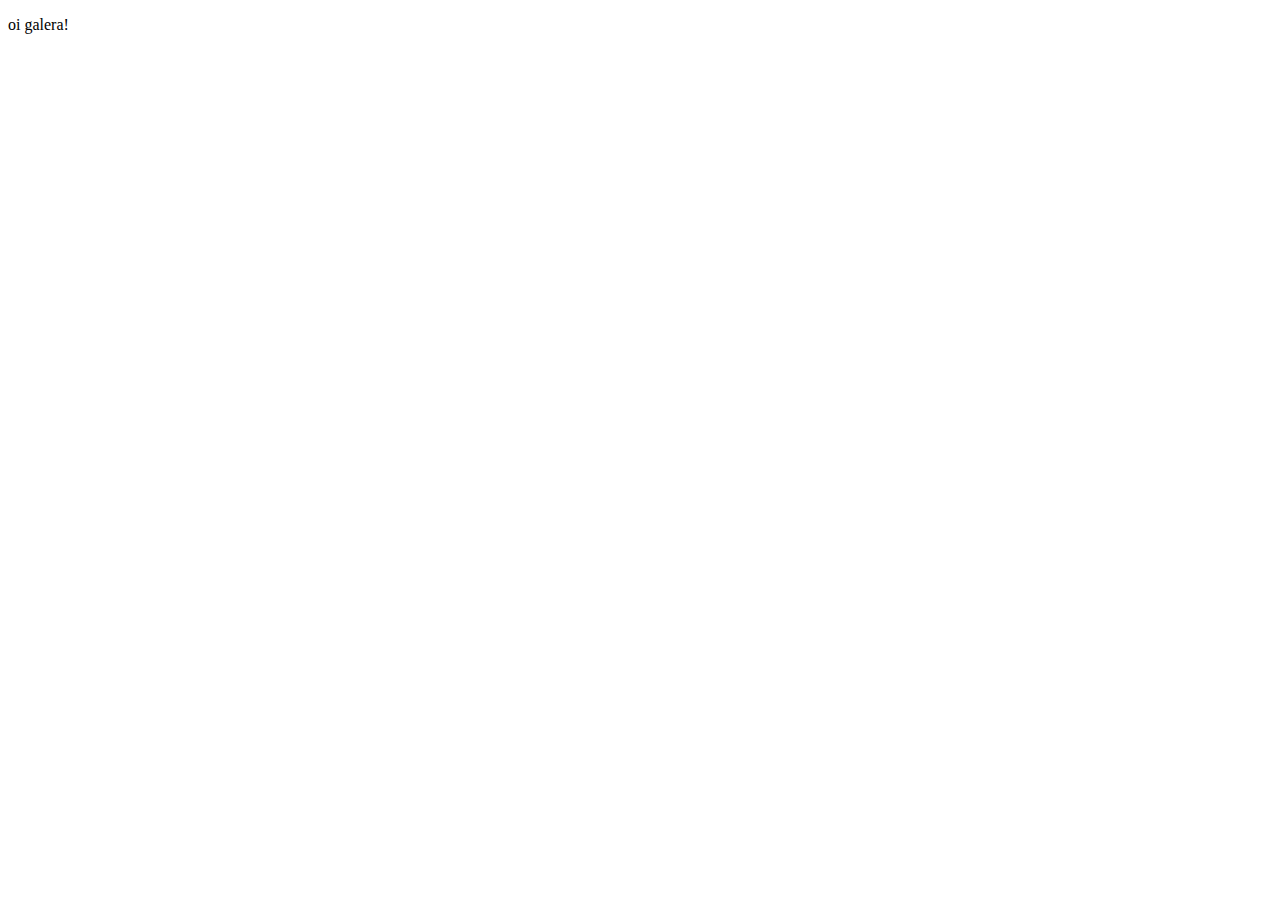
==== conceitos.html @ ec3b5537 "iniciando projeto" ====
<!DOCTYPE html>
<html lang="en">
  <head>
    <meta charset="UTF-8" />
    <meta name="viewport" content="width=device-width, initial-scale=1.0" />
    <title>titulo da pagina</title>
  </head>
  <body>
    <p>oi galera!</p>
  </body>
</html>
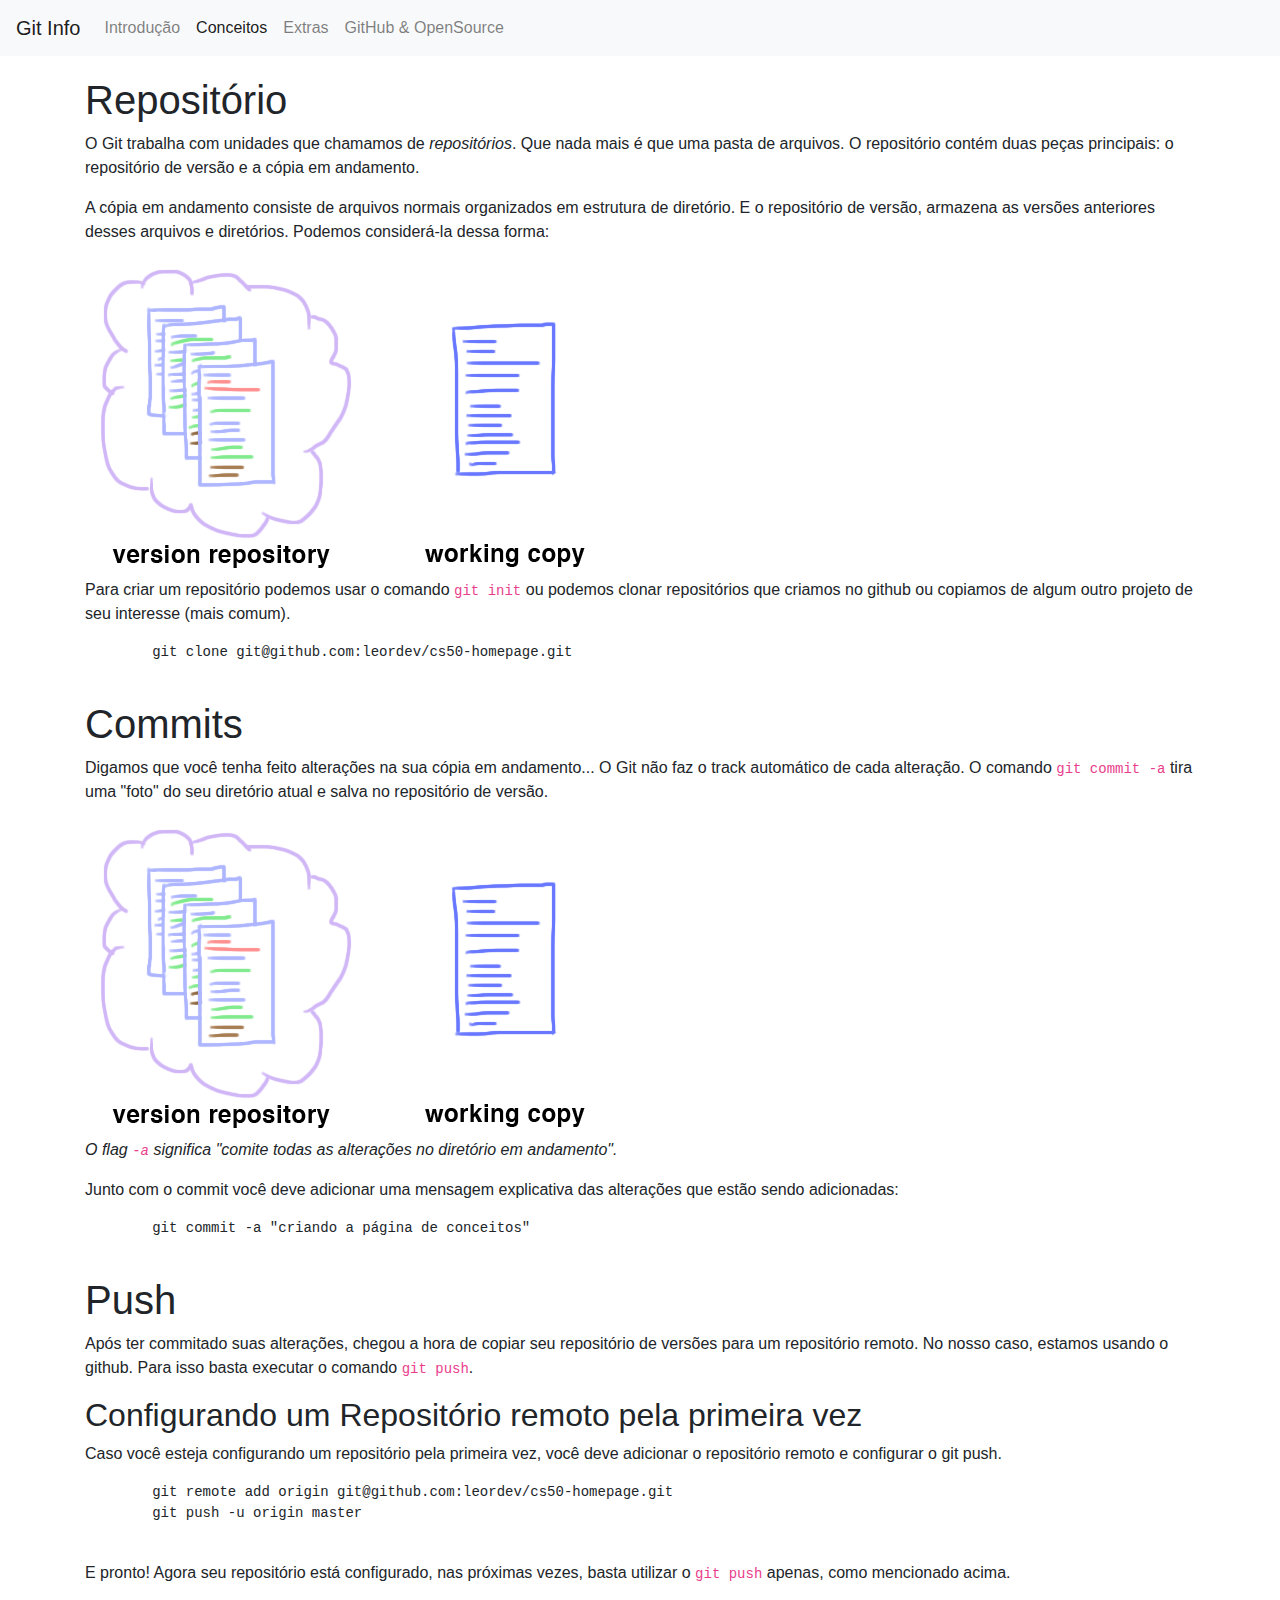
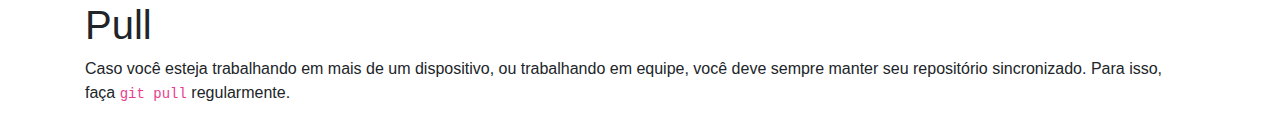
==== commit 6484d470: "finaliza página de conceitos" ====
--- a/conceitos.html
+++ b/conceitos.html
@@ -1,11 +1,132 @@
 <!DOCTYPE html>
+
 <html lang="en">
   <head>
-    <meta charset="UTF-8" />
+    <link
+      href="https://stackpath.bootstrapcdn.com/bootstrap/4.1.3/css/bootstrap.min.css"
+      rel="stylesheet"
+    />
+    <link href="styles.css" rel="stylesheet" />
+    <title>Git Info - codigopratodos.com</title>
     <meta name="viewport" content="width=device-width, initial-scale=1.0" />
-    <title>titulo da pagina</title>
   </head>
   <body>
-    <p>oi galera!</p>
+    <nav class="navbar navbar-expand-lg navbar-light bg-light">
+      <a class="navbar-brand" href="#">Git Info</a>
+      <button
+        class="navbar-toggler"
+        type="button"
+        data-toggle="collapse"
+        data-target="#navbarSupportedContent"
+        aria-controls="navbarSupportedContent"
+        aria-expanded="false"
+        aria-label="Toggle navigation"
+      >
+        <span class="navbar-toggler-icon"></span>
+      </button>
+
+      <div class="collapse navbar-collapse" id="navbarSupportedContent">
+        <ul class="navbar-nav mr-auto">
+          <li class="nav-item">
+            <a class="nav-link" href="#">Introdução</a>
+          </li>
+          <li class="nav-item active">
+            <a class="nav-link" href="#">Conceitos <span class="sr-only">(selecionado)</span></a>
+          </li>
+          <li class="nav-item">
+            <a class="nav-link" href="#">Extras</a>
+          </li>
+          <li class="nav-item">
+            <a class="nav-link" href="#">GitHub & OpenSource</a>
+          </li>
+        </ul>
+      </div>
+    </nav>
+
+    <div class="container margin-top">
+      <h1>Repositório</h1>
+      <p>
+        O Git trabalha com unidades que chamamos de <em>repositórios</em>. Que nada mais é que uma
+        pasta de arquivos. O repositório contém duas peças principais: o repositório de versão e a
+        cópia em andamento.
+      </p>
+
+      <p>
+        A cópia em andamento consiste de arquivos normais organizados em estrutura de diretório. E o
+        repositório de versão, armazena as versões anteriores desses arquivos e diretórios. Podemos
+        considerá-la dessa forma:
+      </p>
+
+      <img src="imagens/Git006.png" alt="repositório de versão vs cópia em andamento" />
+
+      <p>
+        Para criar um repositório podemos usar o comando <code>git init</code> ou podemos clonar
+        repositórios que criamos no github ou copiamos de algum outro projeto de seu interesse (mais
+        comum).
+      </p>
+
+      <pre>
+        git clone git@github.com:leordev/cs50-homepage.git
+      </pre>
+
+      <h1>Commits</h1>
+
+      <p>
+        Digamos que você tenha feito alterações na sua cópia em andamento... O Git não faz o track
+        automático de cada alteração. O comando <code>git commit -a</code> tira uma "foto" do seu
+        diretório atual e salva no repositório de versão.
+      </p>
+
+      <img src="imagens/Git006.png" alt="commitando com flag -a" />
+
+      <p>
+        <em
+          >O flag <code>-a</code> significa "comite todas as alterações no diretório em
+          andamento".</em
+        >
+      </p>
+
+      <p>
+        Junto com o commit você deve adicionar uma mensagem explicativa das alterações que estão
+        sendo adicionadas:
+      </p>
+
+      <pre>
+        git commit -a "criando a página de conceitos"
+      </pre>
+
+      <h1>Push</h1>
+
+      <p>
+        Após ter commitado suas alterações, chegou a hora de copiar seu repositório de versões para
+        um repositório remoto. No nosso caso, estamos usando o github. Para isso basta executar o
+        comando <code>git push</code>.
+      </p>
+
+      <h2>Configurando um Repositório remoto pela primeira vez</h2>
+
+      <p>
+        Caso você esteja configurando um repositório pela primeira vez, você deve adicionar o
+        repositório remoto e configurar o git push.
+      </p>
+
+      <pre>
+        git remote add origin git@github.com:leordev/cs50-homepage.git
+        git push -u origin master
+      </pre>
+
+      <p>
+        E pronto! Agora seu repositório está configurado, nas próximas vezes, basta utilizar o
+        <code>git push</code> apenas, como mencionado acima.
+      </p>
+
+      <h1>Pull</h1>
+
+      <p>
+        Caso você esteja trabalhando em mais de um dispositivo, ou trabalhando em equipe, você deve
+        sempre manter seu repositório sincronizado. Para isso, faça
+        <code>git pull</code> regularmente.
+      </p>
+    </div>
   </body>
 </html>
--- a/styles.css
+++ b/styles.css
@@ -0,0 +1,3 @@
+.margin-top {
+  margin-top: 20px;
+}
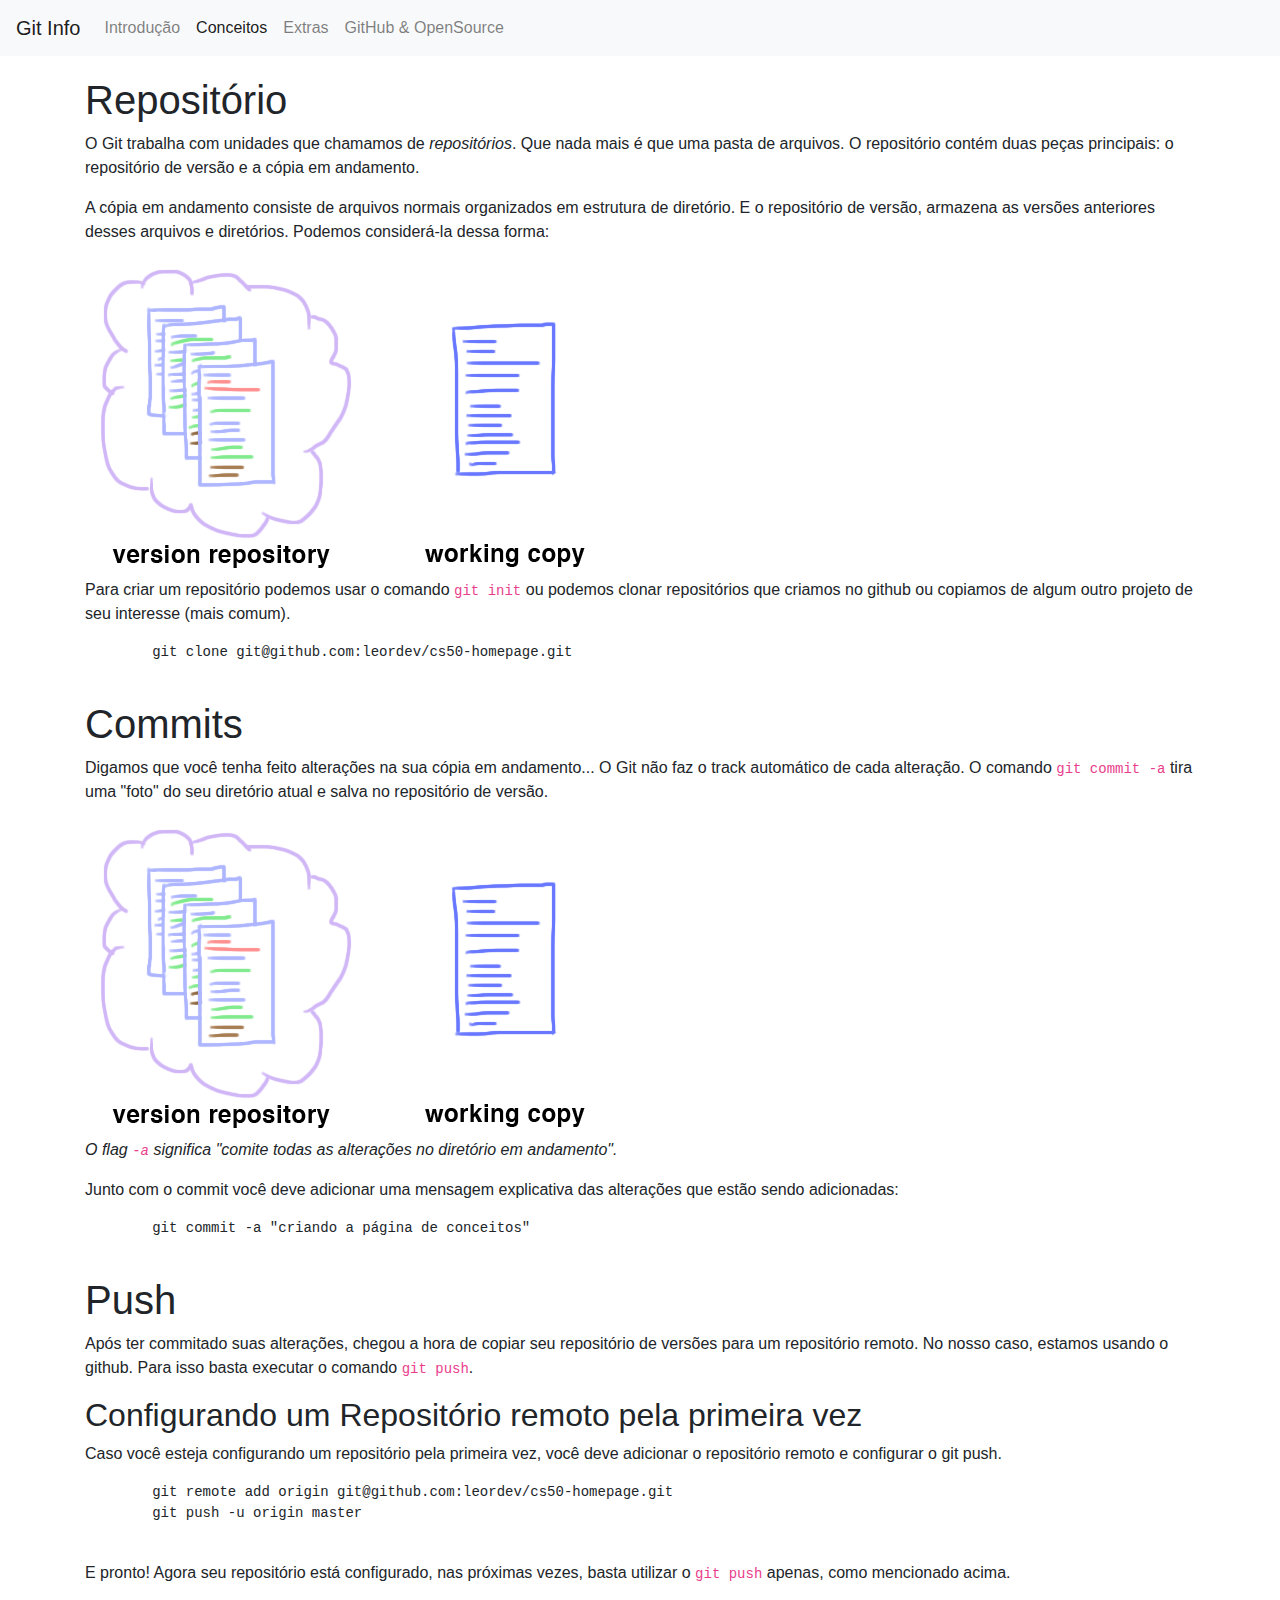
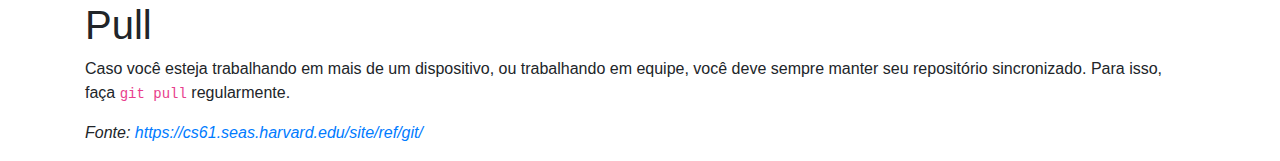
==== commit 8c53e55e: "adiciona pagina de extras" ====
--- a/conceitos.html
+++ b/conceitos.html
@@ -28,13 +28,13 @@
       <div class="collapse navbar-collapse" id="navbarSupportedContent">
         <ul class="navbar-nav mr-auto">
           <li class="nav-item">
-            <a class="nav-link" href="#">Introdução</a>
+            <a class="nav-link" href="index.html">Introdução</a>
           </li>
           <li class="nav-item active">
             <a class="nav-link" href="#">Conceitos <span class="sr-only">(selecionado)</span></a>
           </li>
           <li class="nav-item">
-            <a class="nav-link" href="#">Extras</a>
+            <a class="nav-link" href="extras.html">Extras</a>
           </li>
           <li class="nav-item">
             <a class="nav-link" href="#">GitHub & OpenSource</a>
@@ -127,6 +127,15 @@
         sempre manter seu repositório sincronizado. Para isso, faça
         <code>git pull</code> regularmente.
       </p>
+
+      <p>
+        <em
+          >Fonte:
+          <a href="https://cs61.seas.harvard.edu/site/ref/git/" target="_blank"
+            >https://cs61.seas.harvard.edu/site/ref/git/</a
+          ></em
+        >
+      </p>
     </div>
   </body>
 </html>
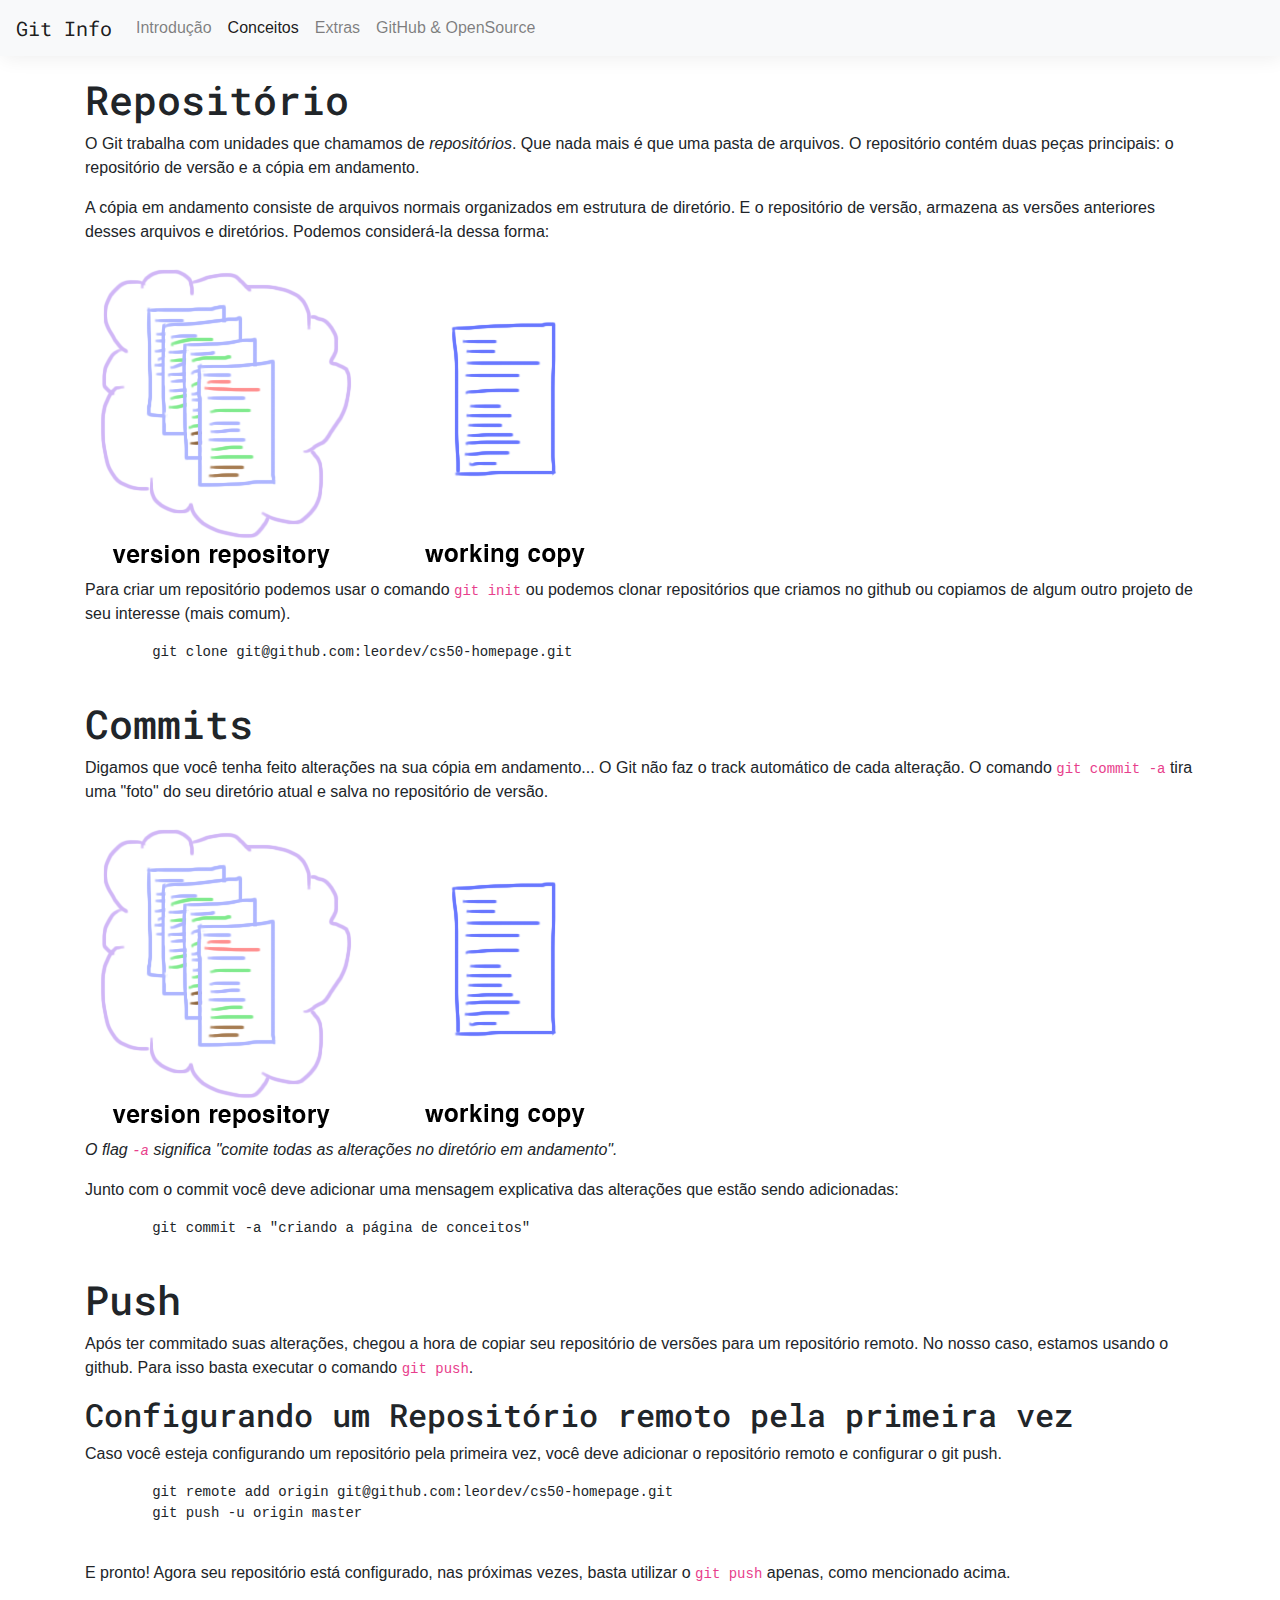
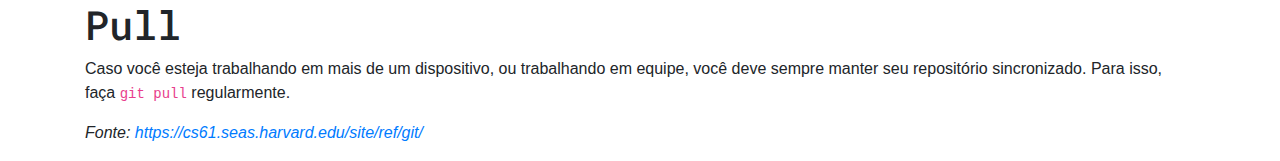
==== commit 471b6a1b: "adiciona estilos finais" ====
--- a/conceitos.html
+++ b/conceitos.html
@@ -11,7 +11,7 @@
     <meta name="viewport" content="width=device-width, initial-scale=1.0" />
   </head>
   <body>
-    <nav class="navbar navbar-expand-lg navbar-light bg-light">
+    <nav class="navbar navbar-expand-lg navbar-light bg-light shadowed">
       <a class="navbar-brand" href="#">Git Info</a>
       <button
         class="navbar-toggler"
@@ -37,7 +37,7 @@
             <a class="nav-link" href="extras.html">Extras</a>
           </li>
           <li class="nav-item">
-            <a class="nav-link" href="#">GitHub & OpenSource</a>
+            <a class="nav-link" href="github.html">GitHub & OpenSource</a>
           </li>
         </ul>
       </div>
@@ -57,7 +57,11 @@
         considerá-la dessa forma:
       </p>
 
-      <img src="imagens/Git006.png" alt="repositório de versão vs cópia em andamento" />
+      <img
+        src="imagens/Git006.png"
+        alt="repositório de versão vs cópia em andamento"
+        class="img-fluid"
+      />
 
       <p>
         Para criar um repositório podemos usar o comando <code>git init</code> ou podemos clonar
@@ -77,7 +81,7 @@
         diretório atual e salva no repositório de versão.
       </p>
 
-      <img src="imagens/Git006.png" alt="commitando com flag -a" />
+      <img src="imagens/Git006.png" alt="commitando com flag -a" class="img-fluid" />
 
       <p>
         <em
@@ -137,5 +141,6 @@
         >
       </p>
     </div>
+    <script src="interactions.js"></script>
   </body>
 </html>
--- a/styles.css
+++ b/styles.css
@@ -1,3 +1,27 @@
+@import url("https://fonts.googleapis.com/css2?family=Roboto+Mono:wght@500&display=swap");
+
 .margin-top {
   margin-top: 20px;
 }
+
+.margin-bottom {
+  margin-bottom: 20px;
+}
+
+.highlight {
+  color: red;
+}
+
+.shadowed {
+  box-shadow: 2px 2px 20px #eee;
+}
+
+h1,
+h2,
+h3,
+h4,
+h5,
+h6,
+.navbar-brand {
+  font-family: "Roboto Mono", monospace;
+}
